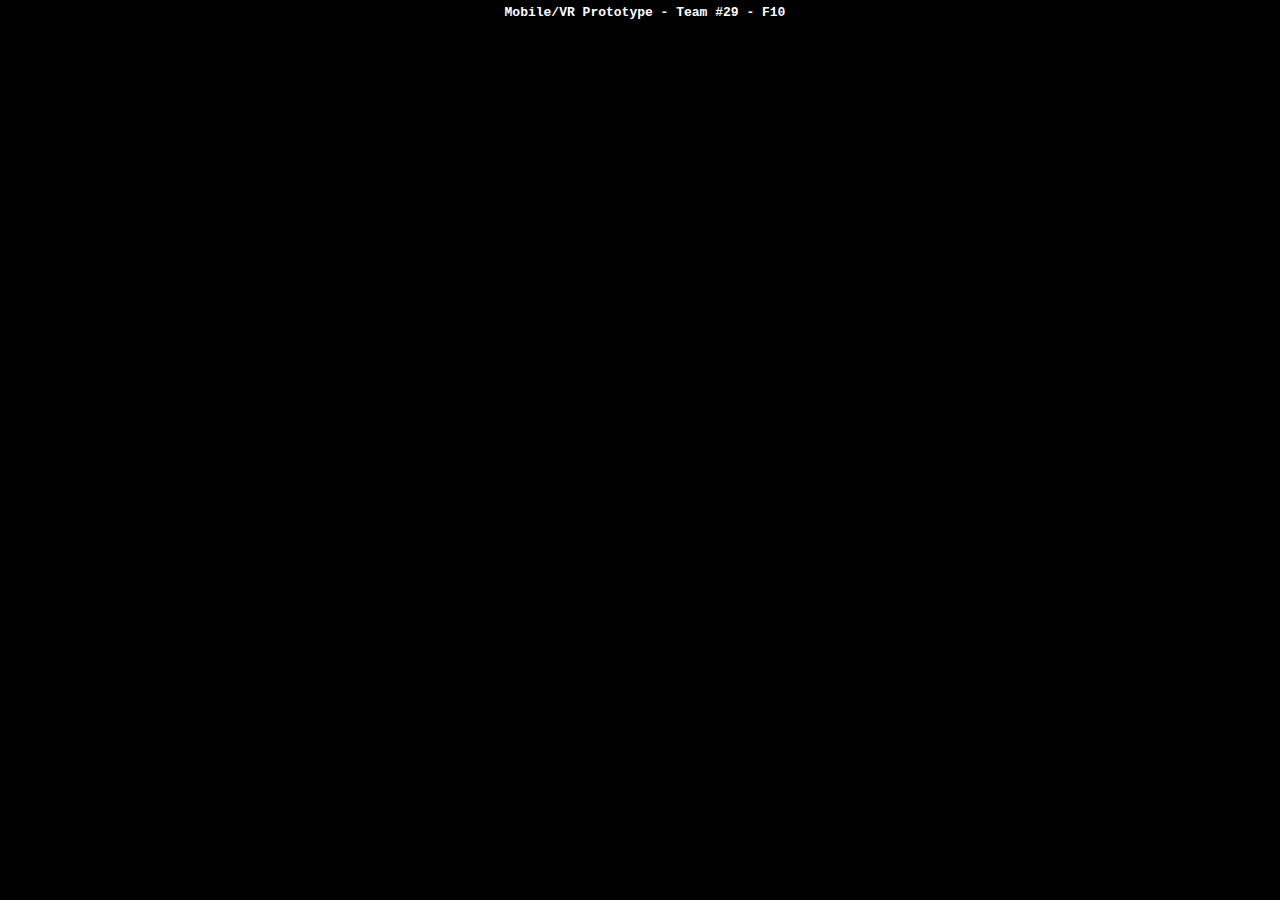
==== vr/index.html @ ad7c2ca2 "Multiple display horizontally" ====
<!DOCTYPE html>
<html>
	<head>
		<title>three.js css3d - panorama</title>
		<meta charset="utf-8">
		<meta name="viewport" content="width=device-width, user-scalable=no, minimum-scale=1.0, maximum-scale=1.0">
		<style>
			html, body {
				height: 100%;
			}
            
			body {
				background-color: #000000;
				margin: 0;
				cursor: move;
				font-family: Helvetica, sans-serif;;
				overflow: hidden;
			}

			a {
				color: #ffffff;
			}

			#info {
				position: absolute;
				width: 100%;
				color: #ffffff;
				padding: 5px;
				font-family: Monospace;
				font-size: 13px;
				font-weight: bold;
				text-align: center;
				z-index: 1;
			}

			#blocker {
				position: absolute;
				/* background-color: rgba(255, 0, 0, 0.5); */
				top: 0px;
				left: 0px;
				width: 100%;
				height: 100%;
			}
		</style>
	</head>
	<body>
		<script src="js/three.js"></script>
		<script src="js/DeviceOrientationControls.js"></script>
		<script src="js/CSS3DStereoRenderer.js"></script>

		<div id="info">Mobile/VR Prototype - Team #29 - F10</div>

        <div id="container"></div>
		<div id="blocker"></div>

		<script>

			var camera, scene, renderer, background;
			var controls;
			var geometry, material, mesh;
			var target = new THREE.Vector3();

			var lon = 90, lat = 0;
			var phi = 0, theta = 0;

            var touchX, touchY;

			var width = '400px';
			var height = '300px';
			var touchX, touchY;
			var Element = function ( x, y, z, ry ) {
				var div = document.createElement( 'div' );
				div.style.width = width;
				div.style.height = height;
				div.style.backgroundColor = '#000';
				div.style.overflow= 'hidden';
				var iframe = document.createElement( 'iframe' );
				iframe.style.width = width;
				iframe.style.height = height;
				iframe.style.border = '0px';
				iframe.src = '../frontend';
				div.appendChild( iframe );
				var object = new THREE.CSS3DObject( div );
				object.position.set( x, y, z );
				object.rotation.y = ry;
				return object;
			};
            
			var gyroPresent = false;
			window.addEventListener("devicemotion", function(event){
                var prevGyroState = gyroPresent;
				if(event.rotationRate.alpha || event.rotationRate.beta || event.rotationRate.gamma) {
                    gyroPresent = true;
                }
			});

			init();
			animate();

			function init() {

                camera = new THREE.PerspectiveCamera( 75, window.innerWidth / window.innerHeight, 1, 0 );

                controls = new THREE.DeviceOrientationControls( camera );

                scene = new THREE.Scene();

                background = "night"

				var sides = [
					{
						url: 'assets/image/' + background + '/px.jpg',
						position: [ -512, 0, 0 ],
						rotation: [ 0, Math.PI / 2, 0 ]
					},
					{
						url: 'assets/image/' + background + '/nx.jpg',
						position: [ 512, 0, 0 ],
						rotation: [ 0, -Math.PI / 2, 0 ]
					},
					{
						url: 'assets/image/' + background + '/py.jpg',
						position: [ 0,  512, 0 ],
						rotation: [ Math.PI / 2, 0, Math.PI ]
					},
					{
						url: 'assets/image/' + background + '/ny.jpg',
						position: [ 0, -512, 0 ],
						rotation: [ - Math.PI / 2, 0, Math.PI ]
					},
					{
						url: 'assets/image/' + background + '/pz.jpg',
						position: [ 0, 0,  512 ],
						rotation: [ 0, Math.PI, 0 ]
					},
					{
						url: 'assets/image/' + background + '/nz.jpg',
						position: [ 0, 0, -512 ],
						rotation: [ 0, 0, 0 ]
					}
				];

				for ( var i = 0; i < sides.length; i ++ ) {

					var side = sides[ i ];

					var element = document.createElement( 'img' );
					element.width = 1026; // 2 pixels extra to close the gap.
					element.src = side.url;

					var object = new THREE.CSS3DObject( element );
					object.position.fromArray( side.position );
					object.rotation.fromArray( side.rotation );
					scene.add( object );

				}

                renderer = new THREE.CSS3DStereoRenderer();
				renderer.setSize( window.innerWidth, window.innerHeight );
				renderer.domElement.style.position = 'absolute';
				document.getElementById( 'container' ).appendChild( renderer.domElement );

				//add window
				var group = new THREE.Group();
				group.add( new Element( 500, 0, 0, - Math.PI / 2 ) );
				group.add( new Element( 350, 0, 350, - Math.PI * 3 / 4 ) );
				group.add( new Element( 350, 0, -350, - Math.PI / 4 ) );
				scene.add( group );
				window.addEventListener( 'resize', onWindowResize, false );

				// Block iframe events when dragging camera
				var blocker = document.getElementById( 'blocker' );
				blocker.style.display = 'none';
				document.addEventListener( 'mousedown', function () { blocker.style.display = ''; } );
				document.addEventListener( 'mouseup', function () { blocker.style.display = 'none'; } );

				//

				document.addEventListener( 'mousedown', onDocumentMouseDown, false );
				document.addEventListener( 'wheel', onDocumentMouseWheel, false );

				document.addEventListener( 'touchstart', onDocumentTouchStart, false );
				document.addEventListener( 'touchmove', onDocumentTouchMove, false );

				window.addEventListener( 'resize', onWindowResize, false );

			}

			function onWindowResize() {

				camera.aspect = window.innerWidth / window.innerHeight;
				camera.updateProjectionMatrix();

				renderer.setSize( window.innerWidth, window.innerHeight );

			}

			function onDocumentMouseDown( event ) {

				event.preventDefault();

				document.addEventListener( 'mousemove', onDocumentMouseMove, false );
				document.addEventListener( 'mouseup', onDocumentMouseUp, false );

			}

			function onDocumentMouseMove( event ) {

				var movementX = event.movementX || event.mozMovementX || event.webkitMovementX || 0;
				var movementY = event.movementY || event.mozMovementY || event.webkitMovementY || 0;

				lon -= movementX * 0.1;
				lat += movementY * 0.1;

			}

			function onDocumentMouseUp( event ) {

				document.removeEventListener( 'mousemove', onDocumentMouseMove );
				document.removeEventListener( 'mouseup', onDocumentMouseUp );

			}

			function onDocumentMouseWheel( event ) {

				var fov = camera.fov + event.deltaY * 0.05;

				camera.fov = THREE.Math.clamp( fov, 10, 75 );

				camera.updateProjectionMatrix();

			}

			function onDocumentTouchStart( event ) {

				event.preventDefault();

				var touch = event.touches[ 0 ];

				touchX = touch.screenX;
				touchY = touch.screenY;

			}

			function onDocumentTouchMove( event ) {

				event.preventDefault();

				var touch = event.touches[ 0 ];

				lon -= ( touch.screenX - touchX ) * 0.1;
				lat += ( touch.screenY - touchY ) * 0.1;

				touchX = touch.screenX;
				touchY = touch.screenY;

			}

			function animate() {

				requestAnimationFrame( animate );

				if (gyroPresent) {
                    controls.update();
                } else {
                    lon +=  0.0;
                    lat = Math.max( - 85, Math.min( 85, lat ) );
                    phi = THREE.Math.degToRad( 90 - lat );
                    theta = THREE.Math.degToRad( lon );

                    target.x = Math.sin( phi ) * Math.cos( theta );
                    target.y = Math.cos( phi );
                    target.z = Math.sin( phi ) * Math.sin( theta );

                    camera.lookAt( target );
                }

                renderer.render( scene, camera );

            }

			var isFullscreen = false;
            window.addEventListener( 'touchend', function () {
                if ( isFullscreen === false ) {
                    document.body.webkitRequestFullscreen();
                    isFullscreen = true;
                } else {
                    document.webkitExitFullscreen();
                    isFullscreen = false;
                }
            } );
		</script>
	</body>
</html>
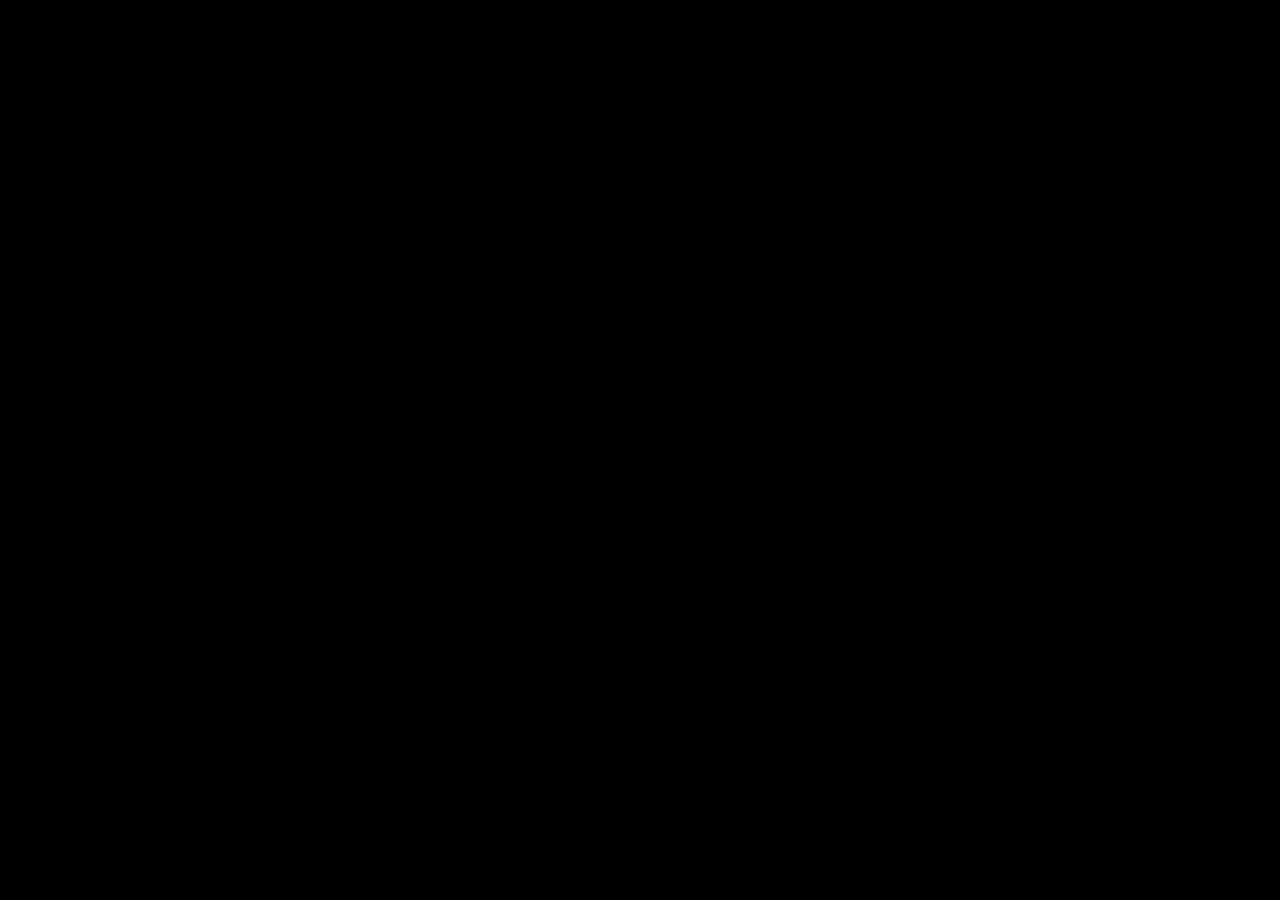
==== commit 3b28ab45: "Update vr version" ====
--- a/vr/index.html
+++ b/vr/index.html
@@ -1,7 +1,7 @@
 <!DOCTYPE html>
 <html>
 	<head>
-		<title>three.js css3d - panorama</title>
+		<title>F10 Team #29</title>
 		<meta charset="utf-8">
 		<meta name="viewport" content="width=device-width, user-scalable=no, minimum-scale=1.0, maximum-scale=1.0">
 		<style>
@@ -48,7 +48,7 @@
 		<script src="js/DeviceOrientationControls.js"></script>
 		<script src="js/CSS3DStereoRenderer.js"></script>
 
-		<div id="info">Mobile/VR Prototype - Team #29 - F10</div>
+		<!-- <div id="info">VR Prototype - Team #29 - F10</div> -->
 
         <div id="container"></div>
 		<div id="blocker"></div>
@@ -64,24 +64,25 @@
 			var phi = 0, theta = 0;
 
             var touchX, touchY;
-
-			var width = '400px';
-			var height = '300px';
-			var touchX, touchY;
-			var Element = function ( x, y, z, ry ) {
+			
+			var Element = function ( x, y, z, rx, ry, width, height, url) {
 				var div = document.createElement( 'div' );
 				div.style.width = width;
 				div.style.height = height;
 				div.style.backgroundColor = '#000';
-				div.style.overflow= 'hidden';
+				div.style.overflow = 'hidden';
+				div.style.borderRadius = '12px';
 				var iframe = document.createElement( 'iframe' );
 				iframe.style.width = width;
 				iframe.style.height = height;
 				iframe.style.border = '0px';
-				iframe.src = '../frontend';
+				iframe.src = url;
 				div.appendChild( iframe );
 				var object = new THREE.CSS3DObject( div );
 				object.position.set( x, y, z );
+				if (rx) {
+					object.rotation.x = rx;
+				}
 				object.rotation.y = ry;
 				return object;
 			};
@@ -105,37 +106,39 @@
 
                 scene = new THREE.Scene();
 
-                background = "night"
+				background = "night"
+				
+				var screenDist = 600;
 
 				var sides = [
 					{
 						url: 'assets/image/' + background + '/px.jpg',
-						position: [ -512, 0, 0 ],
+						position: [ -screenDist, 0, 0 ],
 						rotation: [ 0, Math.PI / 2, 0 ]
 					},
 					{
 						url: 'assets/image/' + background + '/nx.jpg',
-						position: [ 512, 0, 0 ],
+						position: [ screenDist, 0, 0 ],
 						rotation: [ 0, -Math.PI / 2, 0 ]
 					},
 					{
 						url: 'assets/image/' + background + '/py.jpg',
-						position: [ 0,  512, 0 ],
+						position: [ 0,  screenDist, 0 ],
 						rotation: [ Math.PI / 2, 0, Math.PI ]
 					},
 					{
 						url: 'assets/image/' + background + '/ny.jpg',
-						position: [ 0, -512, 0 ],
+						position: [ 0, -screenDist, 0 ],
 						rotation: [ - Math.PI / 2, 0, Math.PI ]
 					},
 					{
 						url: 'assets/image/' + background + '/pz.jpg',
-						position: [ 0, 0,  512 ],
+						position: [ 0, 0,  screenDist ],
 						rotation: [ 0, Math.PI, 0 ]
 					},
 					{
 						url: 'assets/image/' + background + '/nz.jpg',
-						position: [ 0, 0, -512 ],
+						position: [ 0, 0, -screenDist ],
 						rotation: [ 0, 0, 0 ]
 					}
 				];
@@ -145,7 +148,7 @@
 					var side = sides[ i ];
 
 					var element = document.createElement( 'img' );
-					element.width = 1026; // 2 pixels extra to close the gap.
+					element.width = screenDist * 2 + 2; // 2 pixels extra to close the gap.
 					element.src = side.url;
 
 					var object = new THREE.CSS3DObject( element );
@@ -162,9 +165,28 @@
 
 				//add window
 				var group = new THREE.Group();
-				group.add( new Element( 500, 0, 0, - Math.PI / 2 ) );
-				group.add( new Element( 350, 0, 350, - Math.PI * 3 / 4 ) );
-				group.add( new Element( 350, 0, -350, - Math.PI / 4 ) );
+				var group = new THREE.Group();
+				group.add( new Element( 500, -60, 0, null, - Math.PI / 2, 
+					'480px', '360px', 
+					'http://www.tkfweb.com/idhtml/screens/overview.jsp') );
+				group.add( new Element( 500, 215, 0, null, - Math.PI / 2,
+					'480px', '170px',
+					'http://www.tkfweb.com/idhtml/screens/overview.jsp' ) );
+				group.add( new Element( 400, -150, 320, null, - Math.PI * 3 / 4,
+					'230px', '170px',
+					'http://www.tkfweb.com/idhtml/screens/overview.jsp' ) );
+				group.add( new Element( 400, 30, 320, null, - Math.PI * 3 / 4,
+					'230px', '170px',
+					'http://www.tkfweb.com/idhtml/screens/overview.jsp' ) );
+				group.add( new Element( 400, 210, 320, null, - Math.PI * 3 / 4,
+					'230px', '170px',
+					'http://www.tkfweb.com/idhtml/screens/overview.jsp' ) );
+				group.add( new Element( 400, -50, -320, null, - Math.PI / 4,
+					'230px', '360px',
+					'http://www.tkfweb.com/idhtml/screens/overview.jsp' ) );
+				group.add( new Element( 400, 210, -320, null, - Math.PI / 4,
+					'230px', '170',
+					'http://www.tkfweb.com/idhtml/screens/overview.jsp' ) );
 				scene.add( group );
 				window.addEventListener( 'resize', onWindowResize, false );
 
@@ -288,7 +310,7 @@
                     document.webkitExitFullscreen();
                     isFullscreen = false;
                 }
-            } );
+			} );
 		</script>
 	</body>
 </html>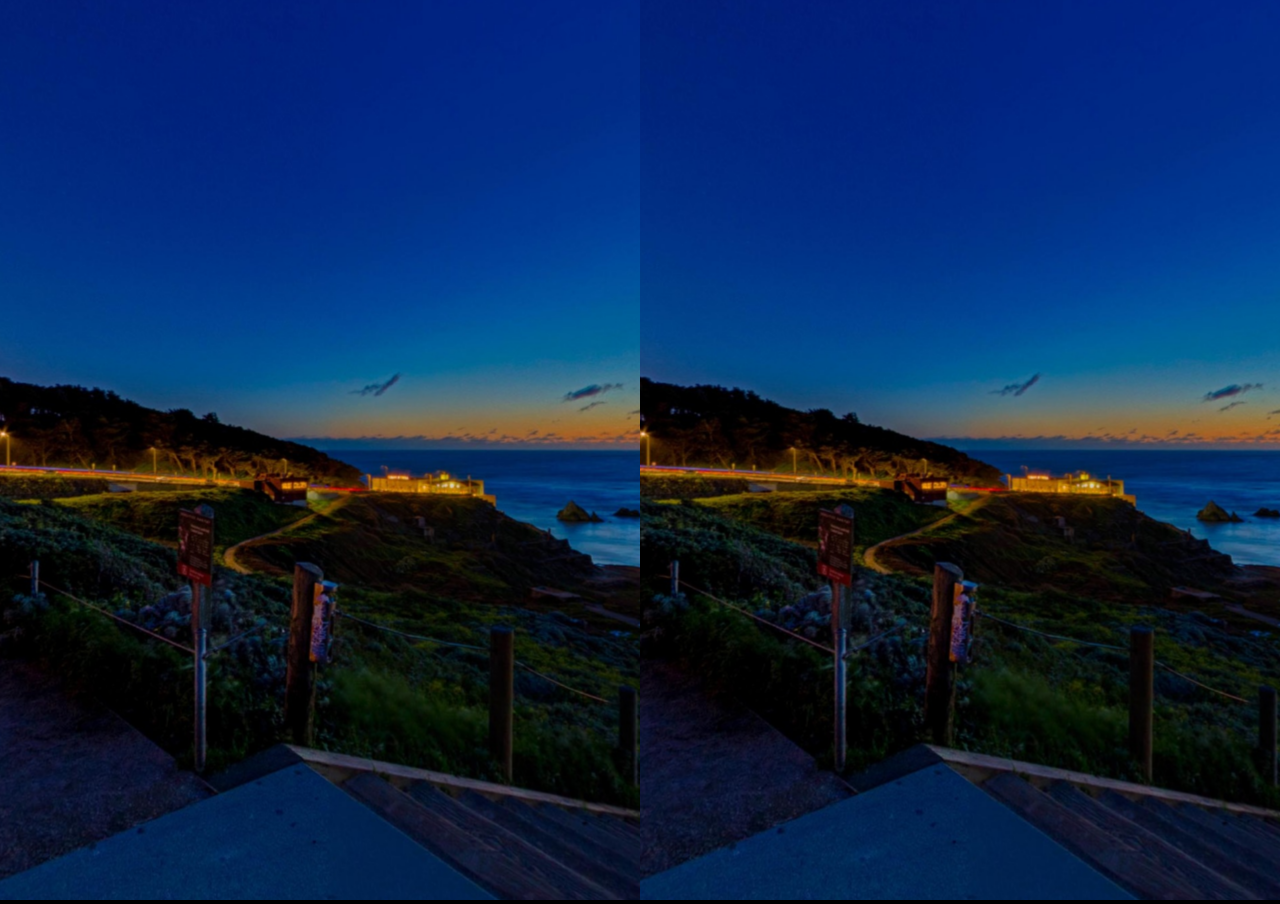
==== commit 8cab92ea: "Merge branch 'master' into vr-base" ====
--- a/vr/index.html
+++ b/vr/index.html
@@ -165,7 +165,6 @@
 
 				//add window
 				var group = new THREE.Group();
-				var group = new THREE.Group();
 				group.add( new Element( 500, -60, 0, null, - Math.PI / 2, 
 					'480px', '360px', 
 					'http://www.tkfweb.com/idhtml/screens/overview.jsp') );
